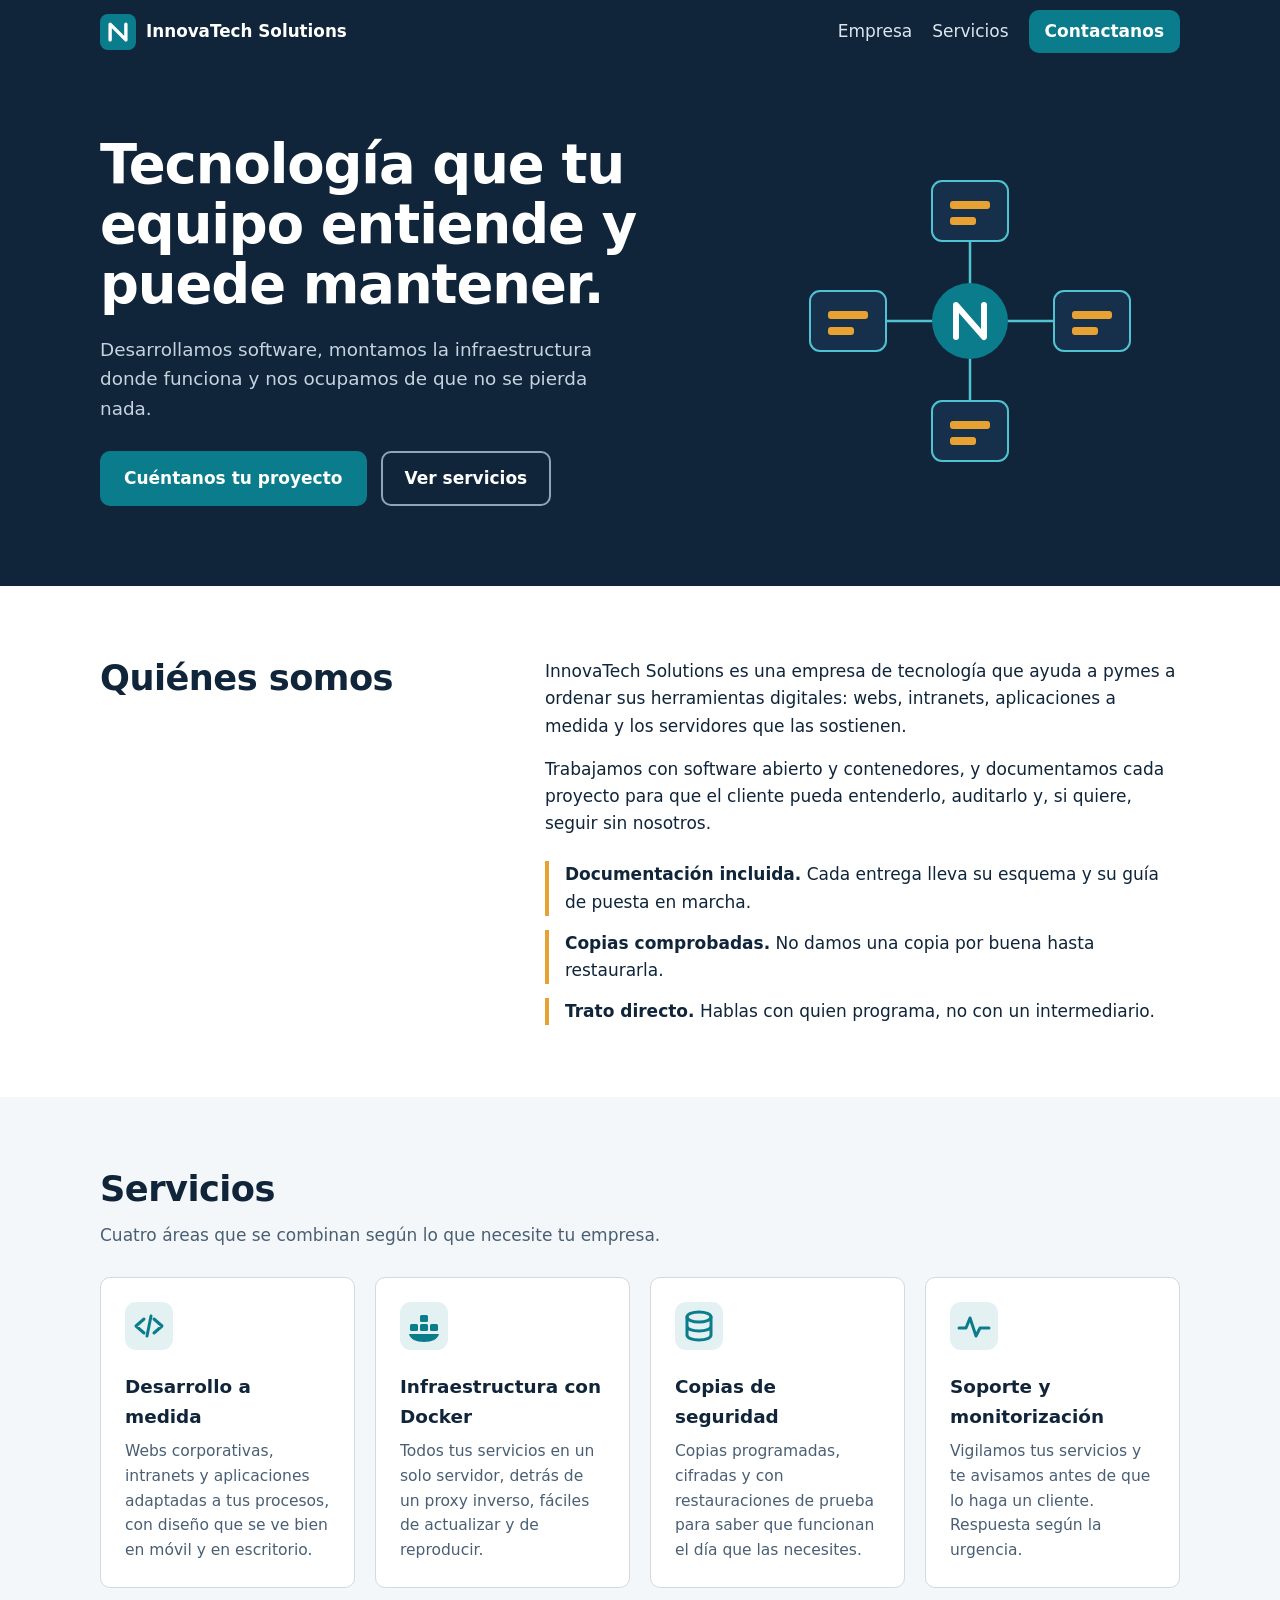
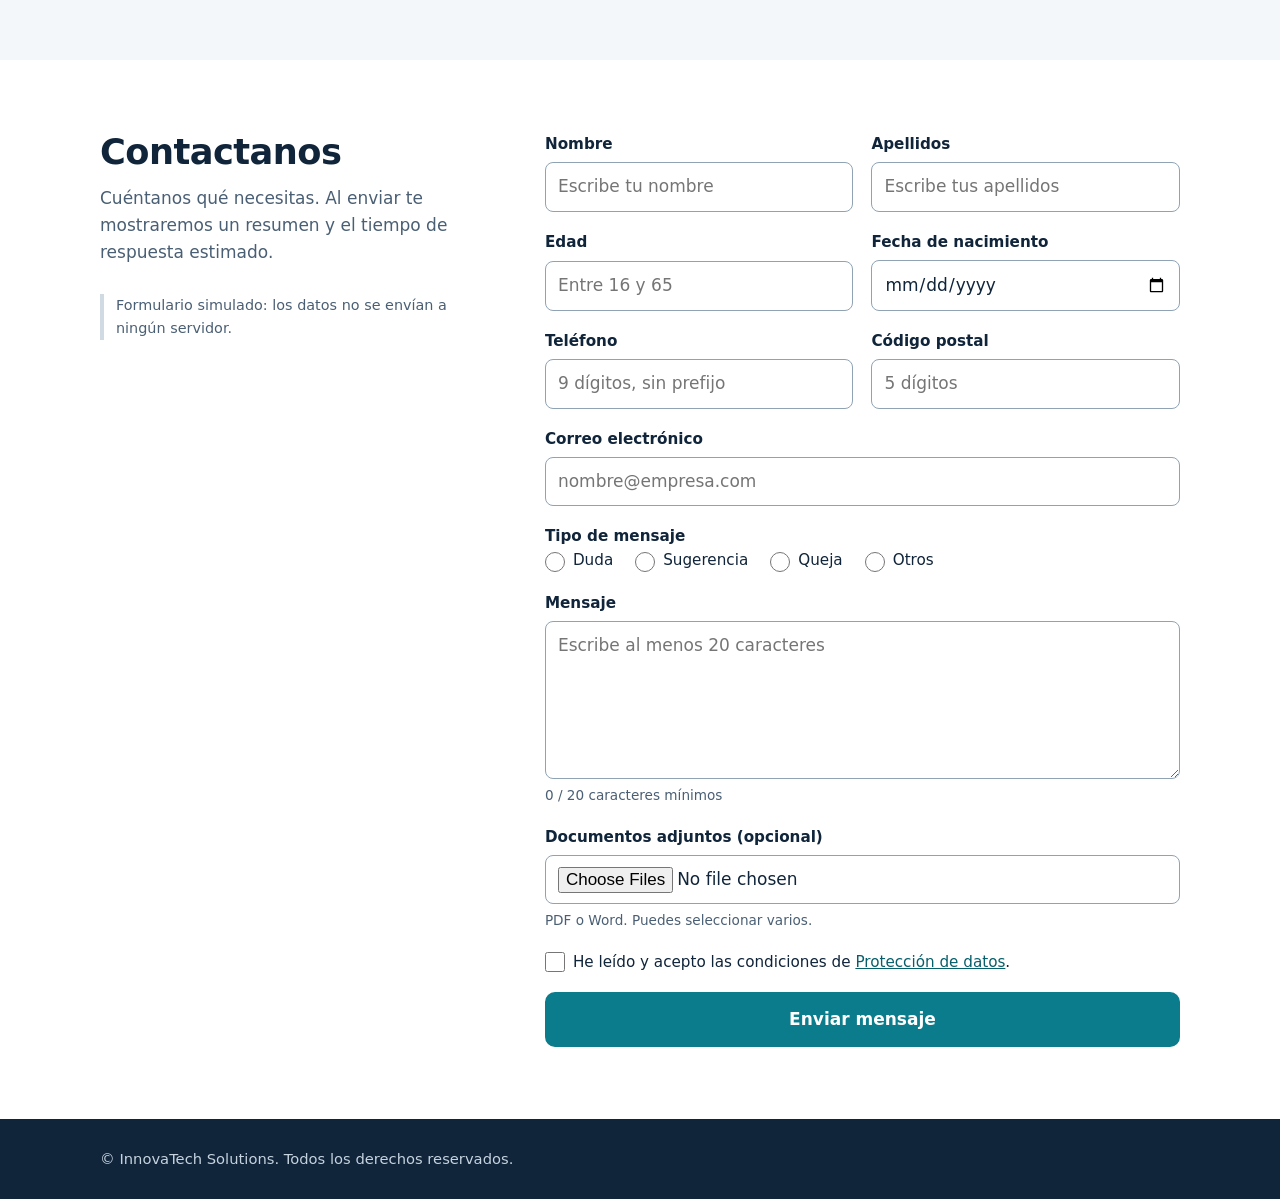
==== website/index.html @ 89731479 "paginas iniva tech" ====
<!DOCTYPE html>
<html lang="es">
<head>
  <meta charset="UTF-8">
  <meta name="viewport" content="width=device-width, initial-scale=1">
  <meta name="description" content="InnovaTech Solutions: desarrollo de software, infraestructura con contenedores, soporte y copias de seguridad para empresas.">
  <title>InnovaTech Solutions · Tecnología que tu equipo entiende</title>
  <link rel="icon" href="img/logo.svg" type="image/svg+xml">
  <link rel="stylesheet" href="css/style.css">
</head>
<body>
  <a class="skip" href="#contenido">Saltar al contenido</a>

  <header class="site-header">
    <div class="wrap bar">
      <a class="brand" href="#inicio" aria-label="InnovaTech Solutions, inicio">
        <img src="img/logo.svg" alt="" width="36" height="36">
        <span>InnovaTech Solutions</span>
      </a>
      <nav aria-label="Principal">
        <ul>
          <li><a href="#empresa">Empresa</a></li>
          <li><a href="#servicios">Servicios</a></li>
          <li><a href="#contactanos" class="btn btn-small">Contactanos</a></li>
        </ul>
      </nav>
    </div>
  </header>

  <main id="contenido">
    <section class="hero" id="inicio">
      <div class="wrap hero-grid">
        <div>
          <h1>Tecnología que tu equipo entiende y puede mantener.</h1>
          <p class="hero-lead">Desarrollamos software, montamos la infraestructura donde funciona y nos ocupamos de que no se pierda nada.</p>
          <p class="hero-actions">
            <a class="btn" href="#contacto">Cuéntanos tu proyecto</a>
            <a class="btn btn-ghost" href="#servicios">Ver servicios</a>
          </p>
        </div>
        <img class="hero-art" src="img/hero.svg" alt="Esquema de servicios conectados a un único punto de entrada" width="420" height="320">
      </div>
    </section>

    <section class="section" id="empresa">
      <div class="wrap two-col">
        <div>
          <h2>Quiénes somos</h2>
        </div>
        <div class="prose">
          <p>InnovaTech Solutions es una empresa de tecnología que ayuda a pymes a ordenar sus herramientas digitales: webs, intranets, aplicaciones a medida y los servidores que las sostienen.</p>
          <p>Trabajamos con software abierto y contenedores, y documentamos cada proyecto para que el cliente pueda entenderlo, auditarlo y, si quiere, seguir sin nosotros.</p>
          <ul class="facts">
            <li><strong>Documentación incluida.</strong> Cada entrega lleva su esquema y su guía de puesta en marcha.</li>
            <li><strong>Copias comprobadas.</strong> No damos una copia por buena hasta restaurarla.</li>
            <li><strong>Trato directo.</strong> Hablas con quien programa, no con un intermediario.</li>
          </ul>
        </div>
      </div>
    </section>

    <section class="section alt" id="servicios">
      <div class="wrap">
        <h2>Servicios</h2>
        <p class="section-lead">Cuatro áreas que se combinan según lo que necesite tu empresa.</p>
        <div class="cards">
          <article class="card">
            <img src="img/s-dev.svg" alt="" width="48" height="48">
            <h3>Desarrollo a medida</h3>
            <p>Webs corporativas, intranets y aplicaciones adaptadas a tus procesos, con diseño que se ve bien en móvil y en escritorio.</p>
          </article>
          <article class="card">
            <img src="img/s-cloud.svg" alt="" width="48" height="48">
            <h3>Infraestructura con Docker</h3>
            <p>Todos tus servicios en un solo servidor, detrás de un proxy inverso, fáciles de actualizar y de reproducir.</p>
          </article>
          <article class="card">
            <img src="img/s-backup.svg" alt="" width="48" height="48">
            <h3>Copias de seguridad</h3>
            <p>Copias programadas, cifradas y con restauraciones de prueba para saber que funcionan el día que las necesites.</p>
          </article>
          <article class="card">
            <img src="img/s-support.svg" alt="" width="48" height="48">
            <h3>Soporte y monitorización</h3>
            <p>Vigilamos tus servicios y te avisamos antes de que lo haga un cliente. Respuesta según la urgencia.</p>
          </article>
        </div>
      </div>
    </section>

    <section class="section" id="contacto">
      <div class="wrap two-col">
        <div>
          <h2>Contactanos</h2>
          <p class="section-lead">Cuéntanos qué necesitas. Al enviar te mostraremos un resumen y el tiempo de respuesta estimado.</p>
          <p class="note">Formulario simulado: los datos no se envían a ningún servidor.</p>
        </div>

        <div>
          <div id="resumen" class="summary" tabindex="-1" hidden></div>

          <form id="form-contacto" action="#" method="post" novalidate>
            <div id="error-general" class="error-general" role="alert" hidden></div>

            <div class="row">
              <div class="field">
                <label for="nombre">Nombre</label>
                <input type="text" id="nombre" name="nombre" placeholder="Escribe tu nombre" required minlength="3" autocomplete="given-name">
                <p class="error" id="err-nombre"></p>
              </div>
              <div class="field">
                <label for="apellidos">Apellidos</label>
                <input type="text" id="apellidos" name="apellidos" placeholder="Escribe tus apellidos" required minlength="3" maxlength="40" autocomplete="family-name">
                <p class="error" id="err-apellidos"></p>
              </div>
            </div>

            <div class="row">
              <div class="field">
                <label for="edad">Edad</label>
                <input type="number" id="edad" name="edad" placeholder="Entre 16 y 65" required min="16" max="65" step="1" inputmode="numeric">
                <p class="error" id="err-edad"></p>
              </div>
              <div class="field">
                <label for="nacimiento">Fecha de nacimiento</label>
                <input type="date" id="nacimiento" name="nacimiento" required autocomplete="bday">
                <p class="error" id="err-nacimiento"></p>
              </div>
            </div>

            <div class="row">
              <div class="field">
                <label for="telefono">Teléfono</label>
                <input type="tel" id="telefono" name="telefono" placeholder="9 dígitos, sin prefijo" required pattern="[0-9]{9}" inputmode="numeric" autocomplete="tel-national">
                <p class="error" id="err-telefono"></p>
              </div>
              <div class="field">
                <label for="cp">Código postal</label>
                <input type="text" id="cp" name="cp" placeholder="5 dígitos" required pattern="[0-9]{5}" maxlength="5" inputmode="numeric" autocomplete="postal-code">
                <p class="error" id="err-cp"></p>
              </div>
            </div>

            <div class="field">
              <label for="email">Correo electrónico</label>
              <input type="email" id="email" name="email" placeholder="nombre@empresa.com" required autocomplete="email">
              <p class="error" id="err-email"></p>
            </div>

            <fieldset class="field" id="grupo-tipo">
              <legend>Tipo de mensaje</legend>
              <div class="radios">
                <label><input type="radio" name="tipo" value="duda" required> Duda</label>
                <label><input type="radio" name="tipo" value="sugerencia"> Sugerencia</label>
                <label><input type="radio" name="tipo" value="queja"> Queja</label>
                <label><input type="radio" name="tipo" value="otros"> Otros</label>
              </div>
              <p class="error" id="err-tipo"></p>
            </fieldset>

            <div class="field">
              <label for="mensaje">Mensaje</label>
              <textarea id="mensaje" name="mensaje" rows="5" placeholder="Escribe al menos 20 caracteres" required minlength="20"></textarea>
              <p class="hint"><span id="contador">0</span> / 20 caracteres mínimos</p>
              <p class="error" id="err-mensaje"></p>
            </div>

            <div class="field">
              <label for="archivos">Documentos adjuntos (opcional)</label>
              <input type="file" id="archivos" name="archivos" multiple
                     accept=".pdf,.doc,.docx,application/pdf,application/msword,application/vnd.openxmlformats-officedocument.wordprocessingml.document">
              <p class="hint">PDF o Word. Puedes seleccionar varios.</p>
              <p class="error" id="err-archivos"></p>
            </div>

            <div class="field check">
              <label>
                <input type="checkbox" id="privacidad" name="privacidad" required>
                <span>He leído y acepto las condiciones de <a href="#contacto" onclick="return false">Protección de datos</a>.</span>
              </label>
              <p class="error" id="err-privacidad"></p>
            </div>

            <button type="submit" class="btn">Enviar mensaje</button>
          </form>
        </div>
      </div>
    </section>
  </main>

  <footer class="site-footer">
    <div class="wrap">
      <p>© InnovaTech Solutions. Todos los derechos reservados.</p>
    </div>
  </footer>

  <script src="js/form.js"></script>
</body>
</html>
---- website/css/style.css ----
:root{
  --ink:#10243A; --ink-2:#4A5F74; --paper:#F4F7F9; --white:#fff; --line:#CFDAE3;
  --accent:#0A7C8C; --accent-dark:#075F6B; --signal:#E7A233; --danger:#B3261E; --ok:#1B7F4B;
  --radius:10px;
}
*{box-sizing:border-box}
html{scroll-behavior:smooth;scroll-padding-top:80px}
@media (prefers-reduced-motion:reduce){html{scroll-behavior:auto}}
body{margin:0;color:var(--ink);background:var(--white);
  font:17px/1.6 "Segoe UI",system-ui,-apple-system,"Helvetica Neue",Arial,sans-serif}
img{max-width:100%;height:auto}
a{color:var(--accent-dark)}
.wrap{width:min(1080px,100% - 40px);margin-inline:auto}
.skip{position:absolute;left:-999px;top:8px;background:var(--ink);color:#fff;padding:8px 12px;z-index:20}
.skip:focus{left:8px}
:focus-visible{outline:3px solid var(--signal);outline-offset:2px}

/* Cabecera */
.site-header{position:sticky;top:0;z-index:10;background:var(--ink);color:#fff}
.bar{display:flex;align-items:center;justify-content:space-between;gap:12px;flex-wrap:wrap;padding:10px 0}
.brand{display:flex;align-items:center;gap:10px;color:#fff;text-decoration:none;font-weight:600;font-size:1.05rem}
nav ul{display:flex;align-items:center;gap:20px;list-style:none;margin:0;padding:0}
nav a{color:#DCE6EE;text-decoration:none}
nav a:hover{color:#fff;text-decoration:underline}

/* Botones */
.btn{display:inline-block;background:var(--accent);color:#fff;border:2px solid var(--accent);
  padding:12px 22px;border-radius:var(--radius);font:inherit;font-weight:600;text-decoration:none;cursor:pointer}
.btn:hover{background:var(--accent-dark);border-color:var(--accent-dark);color:#fff}
.btn-small{padding:6px 14px}
.btn-ghost{background:transparent;color:#fff;border-color:#8FA6BA}
.btn-ghost:hover{background:#ffffff1f;border-color:#fff}

/* Hero */
.hero{background:var(--ink);color:#fff;padding:72px 0 80px}
.hero-grid{display:grid;grid-template-columns:1.2fr 1fr;gap:40px;align-items:center}
.hero h1{font-size:clamp(2rem,5vw,3.4rem);line-height:1.1;letter-spacing:-.02em;margin:0 0 20px;max-width:16ch}
.hero-lead{font-size:1.15rem;color:#C5D3DF;max-width:46ch;margin:0 0 28px}
.hero-actions{display:flex;gap:14px;flex-wrap:wrap;margin:0}
.hero-art{justify-self:end;width:100%;max-width:420px}

/* Secciones */
.section{padding:72px 0}
.section.alt{background:var(--paper)}
h2{font-size:clamp(1.6rem,3.5vw,2.2rem);letter-spacing:-.015em;line-height:1.15;margin:0 0 12px}
.section-lead{color:var(--ink-2);max-width:56ch;margin:0 0 28px}
.two-col{display:grid;grid-template-columns:1fr 1.6fr;gap:48px;align-items:start}
.prose p{margin:0 0 16px;max-width:62ch}
.facts{margin:24px 0 0;padding:0;list-style:none;display:grid;gap:14px}
.facts li{padding-left:16px;border-left:4px solid var(--signal)}
.note{font-size:.9rem;color:var(--ink-2);border-left:4px solid var(--line);padding-left:12px}

/* Tarjetas */
.cards{display:grid;grid-template-columns:repeat(auto-fit,minmax(230px,1fr));gap:20px}
.card{background:var(--white);border:1px solid var(--line);border-radius:var(--radius);padding:24px}
.card h3{margin:14px 0 8px;font-size:1.15rem}
.card p{margin:0;color:var(--ink-2);font-size:.97rem}

/* Formulario */
form{display:grid;gap:18px}
.row{display:grid;grid-template-columns:1fr 1fr;gap:18px}
.field{display:grid;gap:6px;border:0;padding:0;margin:0;min-width:0}
label,legend{font-weight:600;font-size:.95rem;padding:0}
input[type=text],input[type=number],input[type=tel],input[type=email],input[type=date],textarea,input[type=file]{
  width:100%;font:inherit;color:var(--ink);background:var(--white);
  border:1.5px solid #8FA3B5;border-radius:8px;padding:10px 12px}
textarea{resize:vertical}
input:focus,textarea:focus{border-color:var(--accent);outline:3px solid #0A7C8C40;outline-offset:0}
input[aria-invalid=true],textarea[aria-invalid=true]{border-color:var(--danger);background:#FFF6F5}
.radios{display:flex;flex-wrap:wrap;gap:8px 22px}
.radios label,.check label{font-weight:400;display:flex;gap:8px;align-items:center}
.check label{align-items:flex-start}
input[type=radio],input[type=checkbox]{width:20px;height:20px;accent-color:var(--accent);flex:none;margin:2px 0 0}
.hint{margin:0;font-size:.85rem;color:var(--ink-2)}
.error{margin:0;font-size:.88rem;color:var(--danger);font-weight:600;min-height:0}
.error:empty{display:none}
.error-general{background:#FDECEA;border:1.5px solid var(--danger);color:#7A1913;padding:12px 16px;border-radius:8px;font-weight:600}

/* Resumen */
.summary{background:var(--paper);border:1.5px solid var(--ok);border-left-width:8px;border-radius:var(--radius);padding:24px;margin-bottom:28px}
.summary h3{margin:0 0 4px;font-size:1.25rem}
.summary dl{display:grid;grid-template-columns:max-content 1fr;gap:6px 16px;margin:16px 0}
.summary dt{font-weight:600}
.summary dd{margin:0;word-break:break-word}
.eta{background:var(--white);border:1px solid var(--line);border-radius:8px;padding:14px 16px;margin:16px 0}
.eta strong{font-size:1.3rem}
.summary .actions{display:flex;gap:12px;flex-wrap:wrap}
.btn-outline{background:transparent;color:var(--accent-dark)}
.btn-outline:hover{background:var(--accent);color:#fff}

/* Pie */
.site-footer{background:var(--ink);color:#C5D3DF;padding:28px 0;font-size:.92rem}
.site-footer .wrap{display:flex;justify-content:space-between;gap:12px;flex-wrap:wrap}
.site-footer p{margin:0}
.site-footer a{color:#fff}

/* Responsive */
@media (max-width:860px){
  .hero{padding:48px 0 56px}
  .hero-grid,.two-col{grid-template-columns:1fr;gap:28px}
  .hero-art{justify-self:start;max-width:320px}
  .section{padding:52px 0}
}
@media (max-width:560px){
  body{font-size:16px}
  .row{grid-template-columns:1fr}
  .bar{justify-content:center}
  nav ul{gap:14px}
  .summary dl{grid-template-columns:1fr;gap:2px}
  .summary dt{margin-top:10px}
  .btn{width:100%;text-align:center}
  .btn-small{width:auto}
}
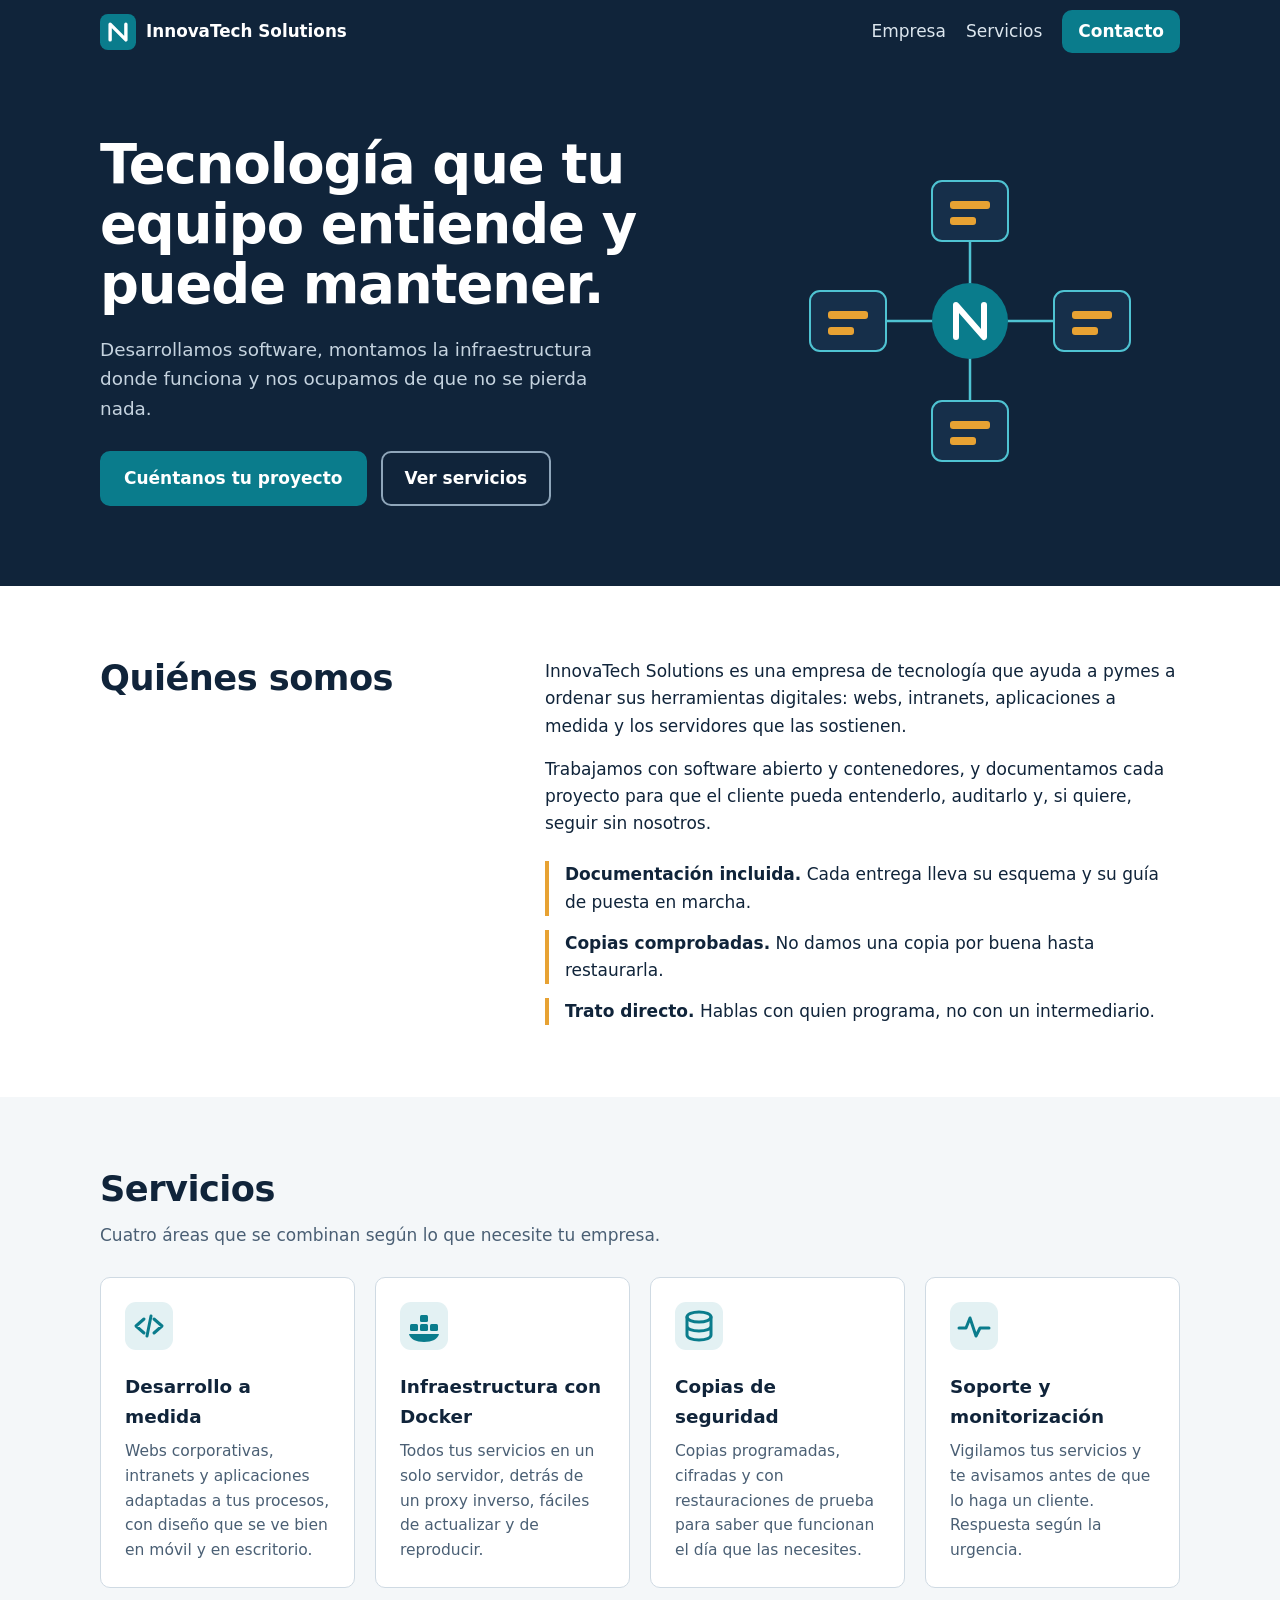
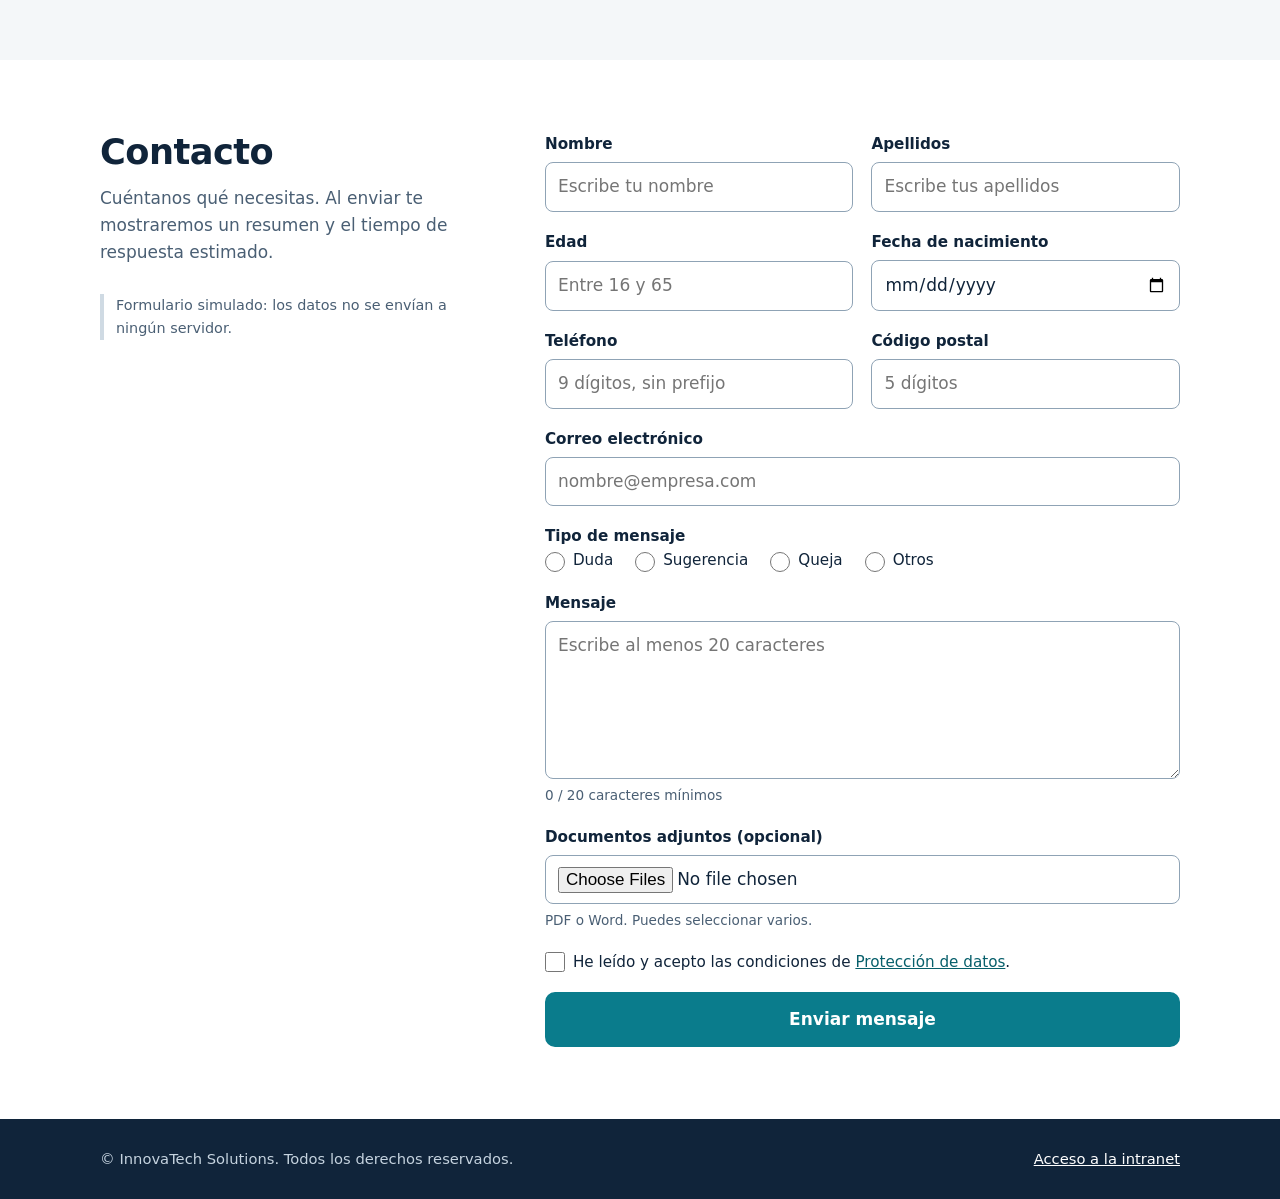
==== commit 2d782692: "pruebas" ====
--- a/website/index.html
+++ b/website/index.html
@@ -2,7 +2,7 @@
 <html lang="es">
 <head>
   <meta charset="UTF-8">
-  <meta name="viewport" content="width=device-width, initial-scale=1">
+  <meta name="viewport" content="width=device-width, initial-scale=1, viewport-fit=cover">
   <meta name="description" content="InnovaTech Solutions: desarrollo de software, infraestructura con contenedores, soporte y copias de seguridad para empresas.">
   <title>InnovaTech Solutions · Tecnología que tu equipo entiende</title>
   <link rel="icon" href="img/logo.svg" type="image/svg+xml">
@@ -21,7 +21,7 @@
         <ul>
           <li><a href="#empresa">Empresa</a></li>
           <li><a href="#servicios">Servicios</a></li>
-          <li><a href="#contactanos" class="btn btn-small">Contactanos</a></li>
+          <li><a href="#contacto" class="btn btn-small">Contacto</a></li>
         </ul>
       </nav>
     </div>
@@ -91,7 +91,7 @@
     <section class="section" id="contacto">
       <div class="wrap two-col">
         <div>
-          <h2>Contactanos</h2>
+          <h2>Contacto</h2>
           <p class="section-lead">Cuéntanos qué necesitas. Al enviar te mostraremos un resumen y el tiempo de respuesta estimado.</p>
           <p class="note">Formulario simulado: los datos no se envían a ningún servidor.</p>
         </div>
@@ -191,6 +191,7 @@
   <footer class="site-footer">
     <div class="wrap">
       <p>© InnovaTech Solutions. Todos los derechos reservados.</p>
+      <p><a href="http://intranet.innovatechsolutions.com" data-intranet>Acceso a la intranet</a></p>
     </div>
   </footer>
 
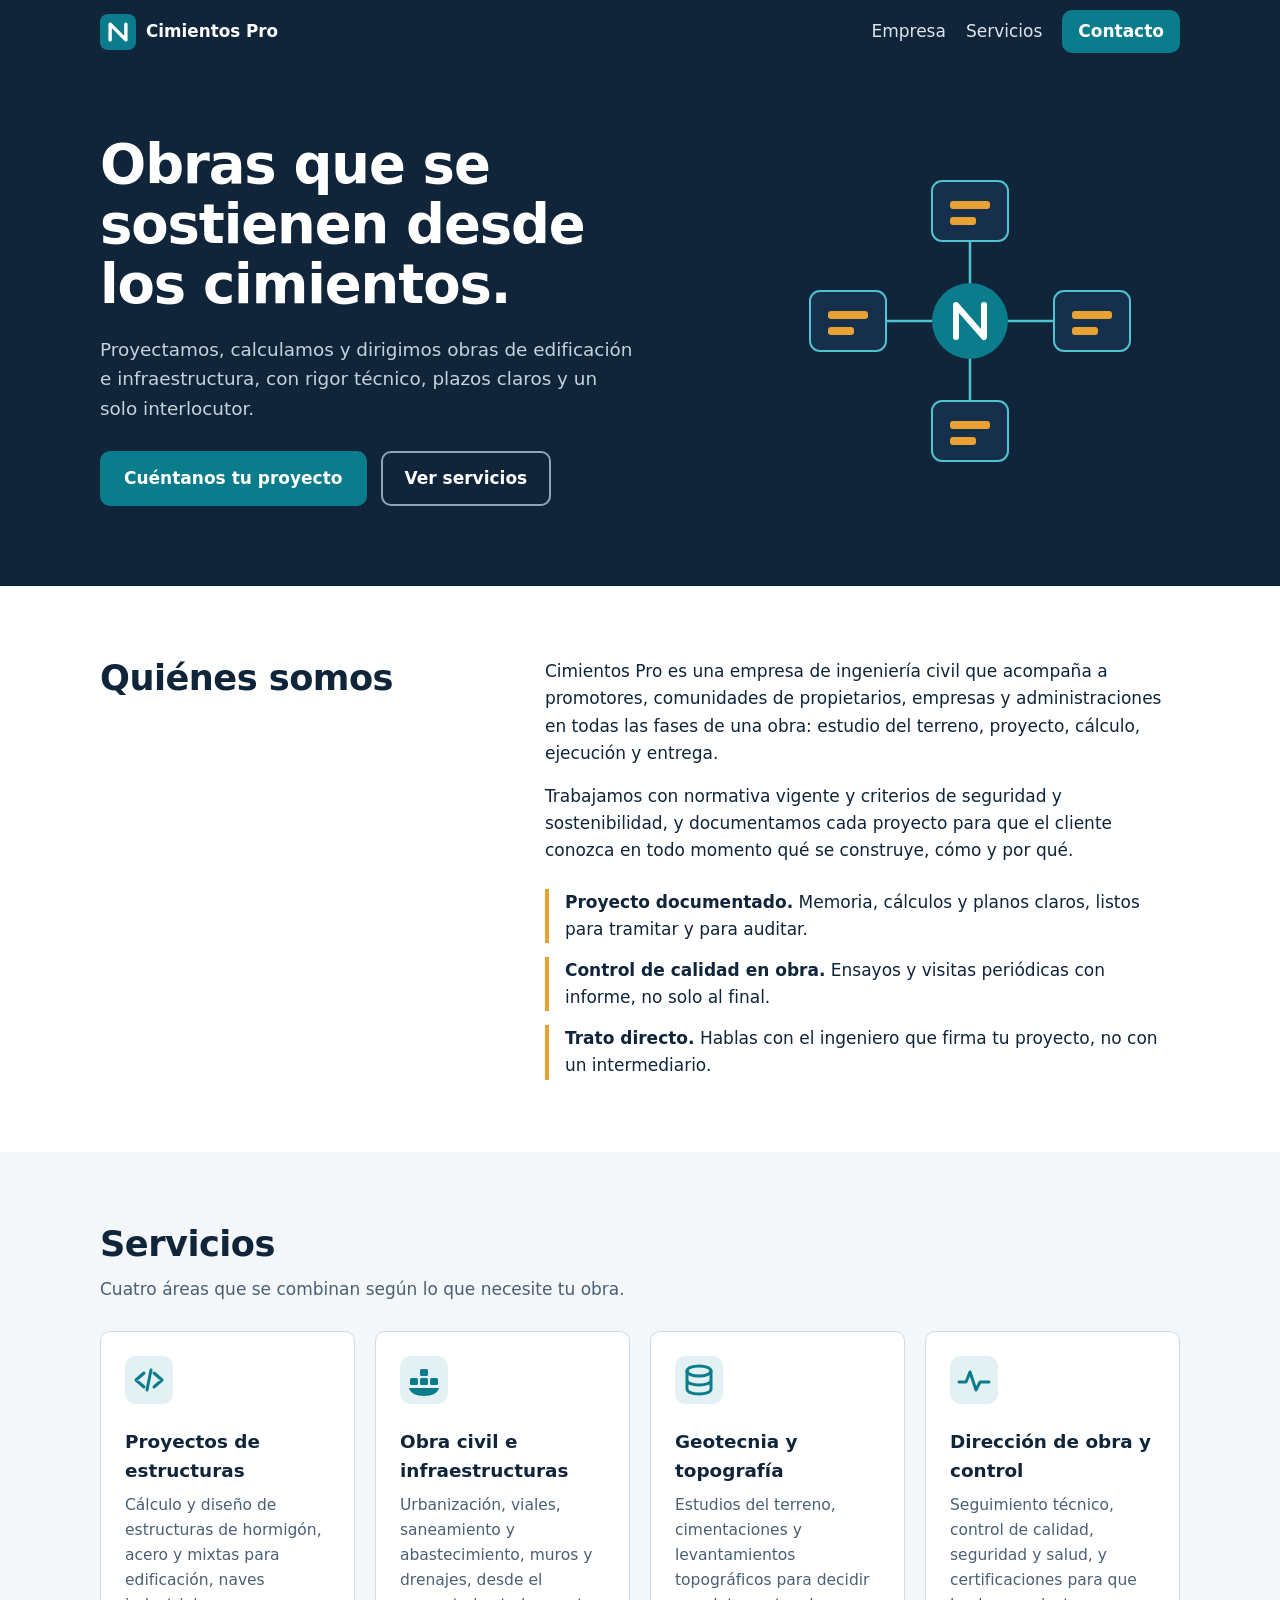
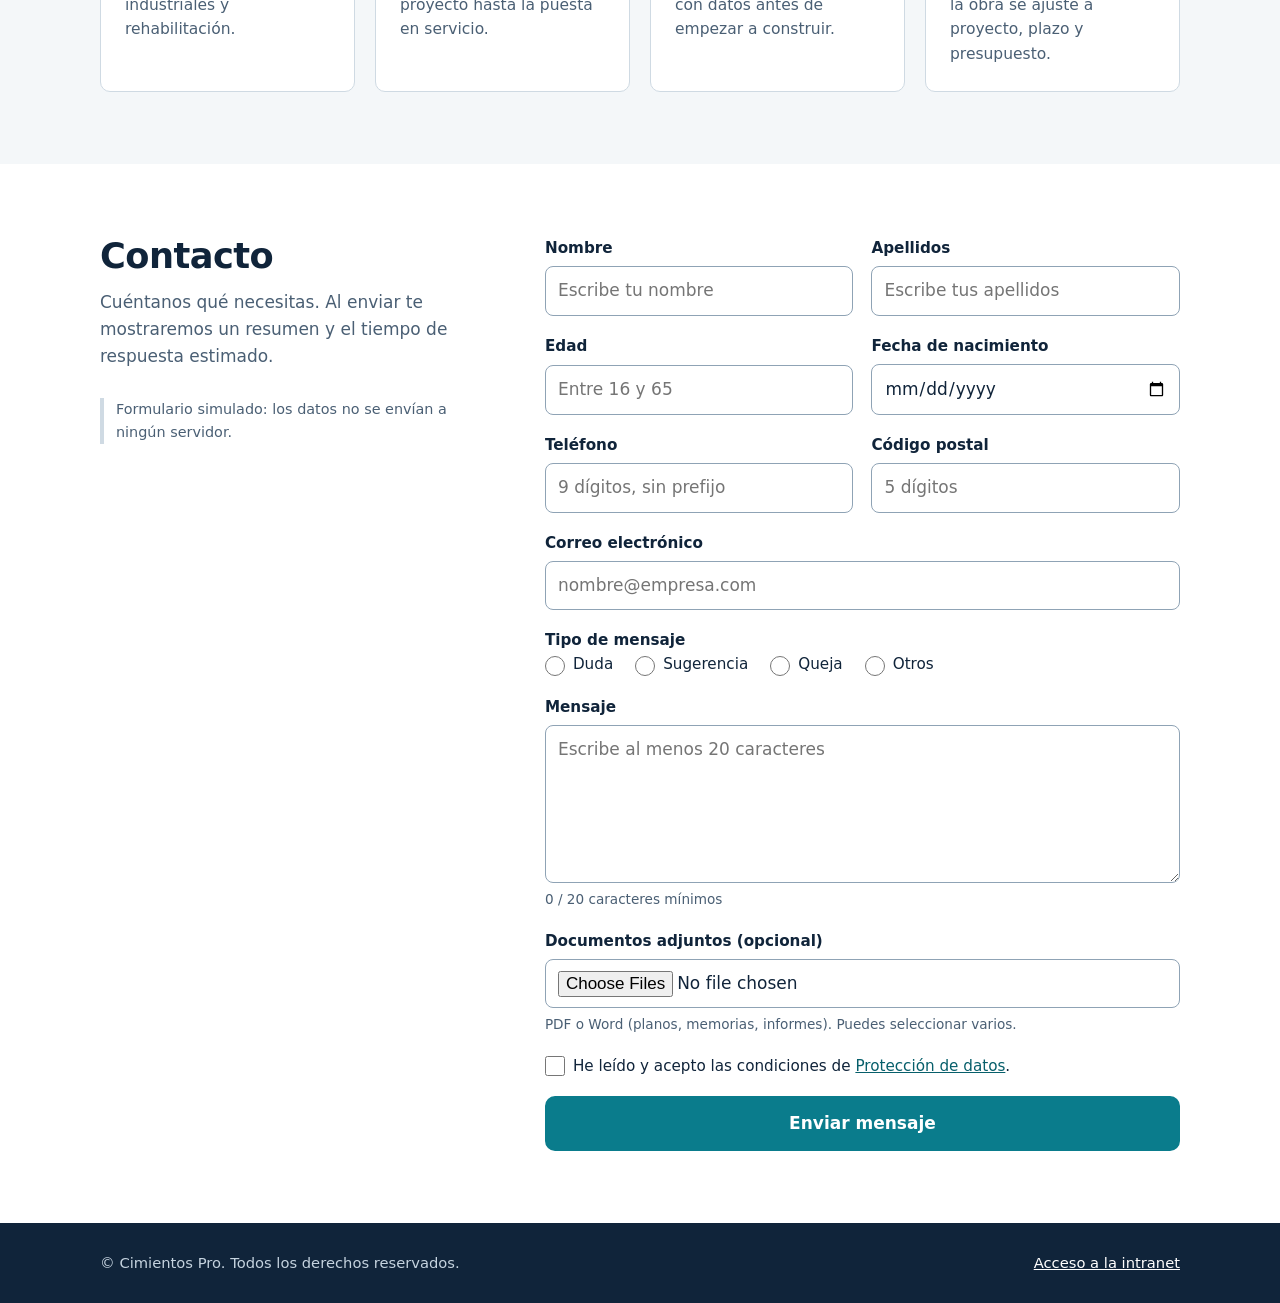
==== commit a1d12026: "nuevo index" ====
--- a/website/index.html
+++ b/website/index.html
@@ -3,8 +3,8 @@
 <head>
   <meta charset="UTF-8">
   <meta name="viewport" content="width=device-width, initial-scale=1, viewport-fit=cover">
-  <meta name="description" content="InnovaTech Solutions: desarrollo de software, infraestructura con contenedores, soporte y copias de seguridad para empresas.">
-  <title>InnovaTech Solutions · Tecnología que tu equipo entiende</title>
+  <meta name="description" content="Cimientos Pro: ingeniería civil. Proyectos de estructuras, obra civil e infraestructuras, estudios geotécnicos y dirección de obra.">
+  <title>Cimientos Pro · Ingeniería civil con base sólida</title>
   <link rel="icon" href="img/logo.svg" type="image/svg+xml">
   <link rel="stylesheet" href="css/style.css">
 </head>
@@ -13,9 +13,9 @@
 
   <header class="site-header">
     <div class="wrap bar">
-      <a class="brand" href="#inicio" aria-label="InnovaTech Solutions, inicio">
+      <a class="brand" href="#inicio" aria-label="Cimientos Pro, inicio">
         <img src="img/logo.svg" alt="" width="36" height="36">
-        <span>InnovaTech Solutions</span>
+        <span>Cimientos Pro</span>
       </a>
       <nav aria-label="Principal">
         <ul>
@@ -31,14 +31,14 @@
     <section class="hero" id="inicio">
       <div class="wrap hero-grid">
         <div>
-          <h1>Tecnología que tu equipo entiende y puede mantener.</h1>
-          <p class="hero-lead">Desarrollamos software, montamos la infraestructura donde funciona y nos ocupamos de que no se pierda nada.</p>
+          <h1>Obras que se sostienen desde los cimientos.</h1>
+          <p class="hero-lead">Proyectamos, calculamos y dirigimos obras de edificación e infraestructura, con rigor técnico, plazos claros y un solo interlocutor.</p>
           <p class="hero-actions">
             <a class="btn" href="#contacto">Cuéntanos tu proyecto</a>
             <a class="btn btn-ghost" href="#servicios">Ver servicios</a>
           </p>
         </div>
-        <img class="hero-art" src="img/hero.svg" alt="Esquema de servicios conectados a un único punto de entrada" width="420" height="320">
+        <img class="hero-art" src="img/hero.svg" alt="Esquema de una estructura apoyada sobre sus cimientos" width="420" height="320">
       </div>
     </section>
 
@@ -48,12 +48,12 @@
           <h2>Quiénes somos</h2>
         </div>
         <div class="prose">
-          <p>InnovaTech Solutions es una empresa de tecnología que ayuda a pymes a ordenar sus herramientas digitales: webs, intranets, aplicaciones a medida y los servidores que las sostienen.</p>
-          <p>Trabajamos con software abierto y contenedores, y documentamos cada proyecto para que el cliente pueda entenderlo, auditarlo y, si quiere, seguir sin nosotros.</p>
+          <p>Cimientos Pro es una empresa de ingeniería civil que acompaña a promotores, comunidades de propietarios, empresas y administraciones en todas las fases de una obra: estudio del terreno, proyecto, cálculo, ejecución y entrega.</p>
+          <p>Trabajamos con normativa vigente y criterios de seguridad y sostenibilidad, y documentamos cada proyecto para que el cliente conozca en todo momento qué se construye, cómo y por qué.</p>
           <ul class="facts">
-            <li><strong>Documentación incluida.</strong> Cada entrega lleva su esquema y su guía de puesta en marcha.</li>
-            <li><strong>Copias comprobadas.</strong> No damos una copia por buena hasta restaurarla.</li>
-            <li><strong>Trato directo.</strong> Hablas con quien programa, no con un intermediario.</li>
+            <li><strong>Proyecto documentado.</strong> Memoria, cálculos y planos claros, listos para tramitar y para auditar.</li>
+            <li><strong>Control de calidad en obra.</strong> Ensayos y visitas periódicas con informe, no solo al final.</li>
+            <li><strong>Trato directo.</strong> Hablas con el ingeniero que firma tu proyecto, no con un intermediario.</li>
           </ul>
         </div>
       </div>
@@ -62,27 +62,27 @@
     <section class="section alt" id="servicios">
       <div class="wrap">
         <h2>Servicios</h2>
-        <p class="section-lead">Cuatro áreas que se combinan según lo que necesite tu empresa.</p>
+        <p class="section-lead">Cuatro áreas que se combinan según lo que necesite tu obra.</p>
         <div class="cards">
           <article class="card">
             <img src="img/s-dev.svg" alt="" width="48" height="48">
-            <h3>Desarrollo a medida</h3>
-            <p>Webs corporativas, intranets y aplicaciones adaptadas a tus procesos, con diseño que se ve bien en móvil y en escritorio.</p>
+            <h3>Proyectos de estructuras</h3>
+            <p>Cálculo y diseño de estructuras de hormigón, acero y mixtas para edificación, naves industriales y rehabilitación.</p>
           </article>
           <article class="card">
             <img src="img/s-cloud.svg" alt="" width="48" height="48">
-            <h3>Infraestructura con Docker</h3>
-            <p>Todos tus servicios en un solo servidor, detrás de un proxy inverso, fáciles de actualizar y de reproducir.</p>
+            <h3>Obra civil e infraestructuras</h3>
+            <p>Urbanización, viales, saneamiento y abastecimiento, muros y drenajes, desde el proyecto hasta la puesta en servicio.</p>
           </article>
           <article class="card">
             <img src="img/s-backup.svg" alt="" width="48" height="48">
-            <h3>Copias de seguridad</h3>
-            <p>Copias programadas, cifradas y con restauraciones de prueba para saber que funcionan el día que las necesites.</p>
+            <h3>Geotecnia y topografía</h3>
+            <p>Estudios del terreno, cimentaciones y levantamientos topográficos para decidir con datos antes de empezar a construir.</p>
           </article>
           <article class="card">
             <img src="img/s-support.svg" alt="" width="48" height="48">
-            <h3>Soporte y monitorización</h3>
-            <p>Vigilamos tus servicios y te avisamos antes de que lo haga un cliente. Respuesta según la urgencia.</p>
+            <h3>Dirección de obra y control</h3>
+            <p>Seguimiento técnico, control de calidad, seguridad y salud, y certificaciones para que la obra se ajuste a proyecto, plazo y presupuesto.</p>
           </article>
         </div>
       </div>
@@ -169,7 +169,7 @@
               <label for="archivos">Documentos adjuntos (opcional)</label>
               <input type="file" id="archivos" name="archivos" multiple
                      accept=".pdf,.doc,.docx,application/pdf,application/msword,application/vnd.openxmlformats-officedocument.wordprocessingml.document">
-              <p class="hint">PDF o Word. Puedes seleccionar varios.</p>
+              <p class="hint">PDF o Word (planos, memorias, informes). Puedes seleccionar varios.</p>
               <p class="error" id="err-archivos"></p>
             </div>
 
@@ -190,8 +190,8 @@
 
   <footer class="site-footer">
     <div class="wrap">
-      <p>© InnovaTech Solutions. Todos los derechos reservados.</p>
-      <p><a href="http://intranet.innovatechsolutions.com" data-intranet>Acceso a la intranet</a></p>
+      <p>© Cimientos Pro. Todos los derechos reservados.</p>
+      <p><a href="http://intranet.cimientospro.com" data-intranet>Acceso a la intranet</a></p>
     </div>
   </footer>
 
